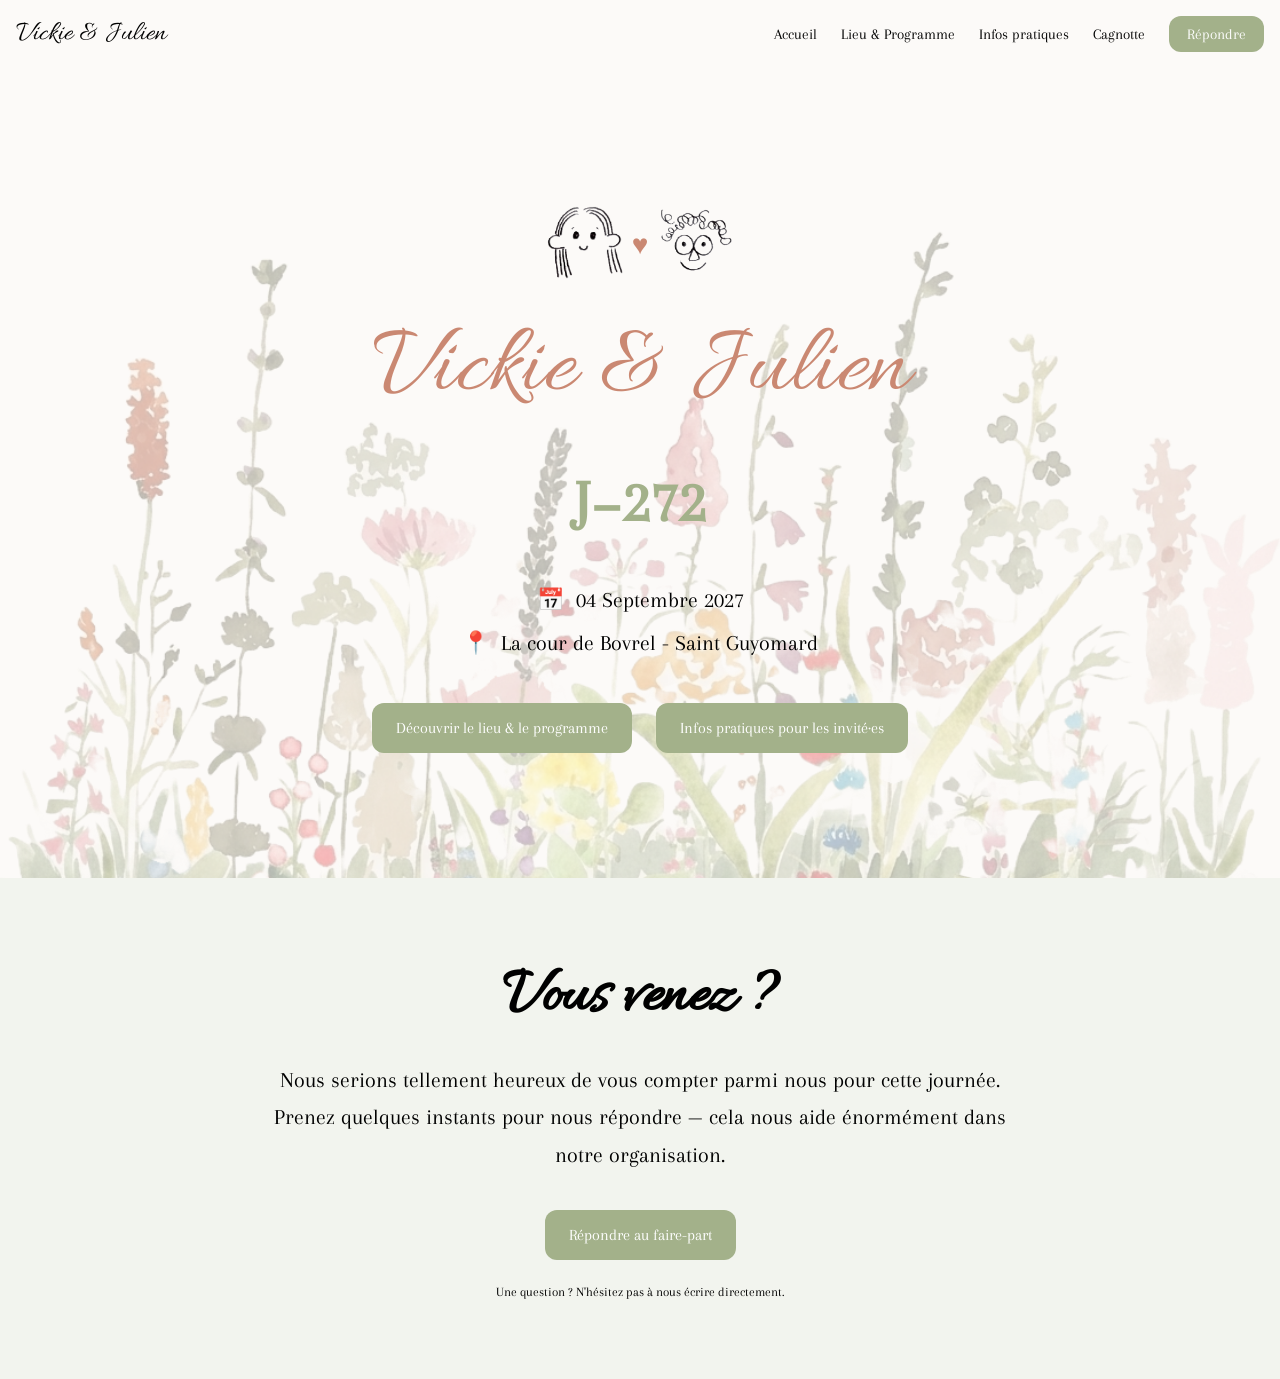
==== index.html @ 563ed44a "Update index.html" ====
<!DOCTYPE html>
<html lang="fr">
<head>
  <meta charset="UTF-8" />
  <meta name="viewport" content="width=device-width, initial-scale=1.0" />

  <title>Vickie & Julien</title>

  <link rel="preconnect" href="https://fonts.googleapis.com">
  <link rel="preconnect" href="https://fonts.gstatic.com" crossorigin>

  <link href="https://fonts.googleapis.com/css2?family=Allura&family=Arapey:wght@400;700&display=swap" rel="stylesheet">

  <link rel="stylesheet" href="style.css">
</head>

<body>

  <!-- HEADER -->
  <header class="navbar">

    <div class="logo">
      Vickie & Julien
    </div>

    <nav class="nav-links">
      <a href="#">Accueil</a>
      <a href="lieu-et-programme.html">Lieu & Programme</a>
      <a href="infos-pratiques.html">Infos pratiques</a>
      <a href="cagnotte.html">Cagnotte</a>

      <a href="rsvp.html" class="btn small">
        Répondre
      </a>
    </nav>

    <button class="burger">
      ☰
    </button>

  </header>

  <!-- HERO -->
  <section class="hero">

    <div class="hero-overlay">

      <div class="hero-logos">

        <img
          src="images/VICKIE_LOGO_1.png"
          alt="Logo Vickie"
        >

        <span class="heart">♥</span>

        <img
          src="images/JULIEN_LOGO_1.png"
          alt="Logo Julien"
        >

      </div>

      <h1>Vickie & Julien</h1>

      <h2 class="subtitle_countdown" id="jours-countdown">J−...</h2>
      <script>
        var j = Math.round((new Date('2027-09-04') - new Date(new Date().setHours(0,0,0,0))) / 86400000);
        document.getElementById('jours-countdown').textContent = 'J−' + j;
      </script>

      <div class="event-info">

        <div class="info-item">
          <span>📅</span>
          <p>04 Septembre 2027</p>
        </div>

        <div class="info-item">
          <span>📍</span>
          <p>La cour de Bovrel - Saint Guyomard</p>
        </div>

      </div>

      <div class="hero-buttons">

        <a href="lieu-et-programme.html" class="btn">
          Découvrir le lieu & le programme
        </a>

        <a href="infos-pratiques.html" class="btn">
          Infos pratiques pour les invité·es
        </a>

      </div>

      <!-- <div class="scroll-down">
        ↓
      </div> -->

    </div>

  </section>

  <!-- RSVP -->
  <section class="rsvp">

    <div class="container">

      <h2>Vous venez ?</h2>

      <p>
        Nous serions tellement heureux de vous compter parmi nous
        pour cette journée. Prenez quelques instants pour nous répondre —
        cela nous aide énormément dans notre organisation.
      </p>

      <a href="rsvp.html" class="btn">
        Répondre au faire-part
      </a>

      <small>
        Une question ? N'hésitez pas à nous écrire directement.
      </small>

    </div>

  </section>

</body>
</html>
---- style.css ----
/* style.css */

:root {

  --background: #fcfaf8;
  --surface: #f8f6f1;

  --primary: #a3b18a;
  --text: #000000;

  --secondary-text: #000000;

  --accent: #ca8872;
  --accent2: #A3B18A;

  --section: #F2F4EE;

}

* {
  margin: 0;
  padding: 0;
  box-sizing: border-box;
}

body {

  font-family: "Arapey", serif;
  background: var(--background);
  color: var(--text);

}

a {
  text-decoration: none;
  color: inherit;
}

/* NAVBAR */

.navbar {

  display: flex;
  justify-content: space-between;
  align-items: center;

  padding: 16px;

  background: var(--background);

  position: sticky;
  top: 0;

  z-index: 100;

}

.logo {

  font-family: "Allura", cursive;
  font-size: 28px;

}

.nav-links {

  display: flex;
  gap: 24px;
  align-items: center;

}

.nav-links a {

  font-size: 15px;

}

.burger {

  display: none;

  background: none;
  border: none;

  font-size: 24px;
  cursor: pointer;

}

/* HERO */

.hero {
  height: 90vh;

  background-image: url("./images/fleurs.png");
  background-size: cover;
  background-position: center;
  background-repeat: no-repeat;

  display: flex;
  align-items: center;
  justify-content: center;

  padding: 64px 16px;
}

.hero-overlay {

  text-align: center;
  max-width: 900px;

}

.hero-logos {

  display: flex;
  align-items: center;
  justify-content: center;

  gap: 1px;

  margin-bottom: 10px;
  /* margin-top: -44px; */


}

.hero-logos img {

  width: 150px;

}
.hero-logos img:first-child {
  margin-right: -30px;
}

.hero-logos img:last-child {
  margin-left: -30px;
}

.heart {

  color: var(--accent);
  font-size: 28px;
  position: relative;
  /* top: -30px; */

}

.hero h1 {

  font-family: "Allura", cursive;
  font-size: 100px;
font-weight: 500;
  color: var(--accent);

  margin-bottom: 24px;

}

.subtitle_countdown {

  max-width: 650px;

  margin: auto;
  margin-bottom: 40px;
color: var(--accent2);
  font-size: 60px;
  line-height: 1.5;

}

.subtitle {

  max-width: 650px;

  margin: auto;
  margin-bottom: 40px;

  font-size: 24px;
  line-height: 1.5;

}

.event-info {

  display: flex;
  flex-direction: column;

  gap: 18px;

  margin-bottom: 48px;

}

.info-item {

  display: flex;
  justify-content: center;
  align-items: center;

  gap: 12px;

  font-size: 22px;

}

.hero-buttons {

  display: flex;
  justify-content: center;
  gap: 24px;

  flex-wrap: wrap;

}

.btn {

  background: var(--primary);

  color: white;

  padding: 16px 24px;

  border-radius: 12px;

  transition: 0.3s;

  display: inline-block;

}

.btn:hover {

  opacity: 0.9;
  transform: translateY(-2px);

}

.small {

  padding: 10px 18px;

}

.scroll-down {

  margin-top: 48px;

  font-size: 28px;

  color: var(--secondary-text);

}

/* RSVP SECTION */

.rsvp {

  background: var(--section);

  padding: 80px 16px;

}

.container {

  max-width: 760px;
  margin: auto;

  text-align: center;

}

.rsvp h2 {

  font-family: "Allura", cursive;

  font-size: 64px;

  margin-bottom: 24px;

}

.rsvp p {

  font-size: 22px;
  line-height: 1.7;

  color: var(--secondary-text);

  margin-bottom: 36px;

}

.rsvp small {

  display: block;

  margin-top: 24px;

  color: var(--secondary-text);

}

/* MOBILE */

@media (max-width: 768px) {

  .nav-links {
    display: none;
  }

  .burger {
    display: block;
  }

  .hero h1 {
    font-size: 52px;
  }

  .subtitle {
    font-size: 20px;
  }

  .info-item {
    font-size: 18px;
  }

  .rsvp h2 {
    font-size: 52px;
  }

  .rsvp p {
    font-size: 18px;
  }

}
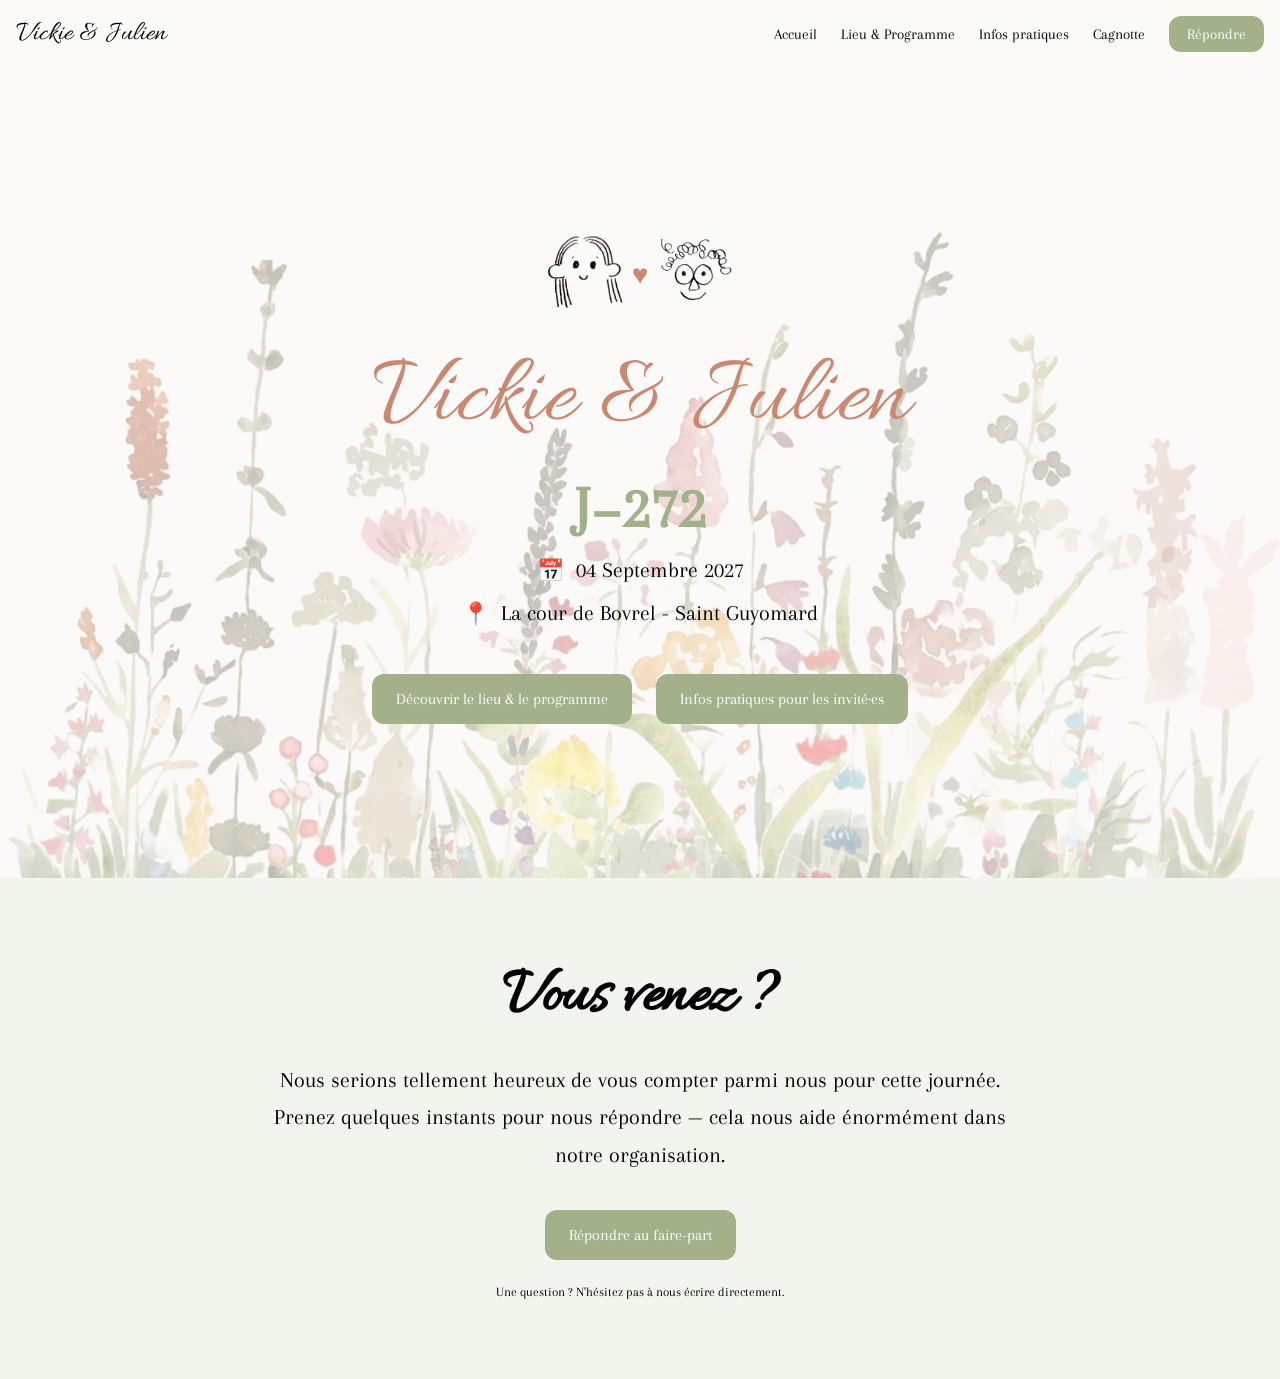
==== commit 7e489074: "Update index.html" ====
--- a/index.html
+++ b/index.html
@@ -12,6 +12,49 @@
   <link href="https://fonts.googleapis.com/css2?family=Allura&family=Arapey:wght@400;700&display=swap" rel="stylesheet">
 
   <link rel="stylesheet" href="style.css">
+
+  <style>
+  .mobile-menu {
+    display: none;
+    position: fixed;
+    inset: 0;
+    background: rgba(252, 250, 248, 0.97);
+    z-index: 200;
+    flex-direction: column;
+    align-items: center;
+    justify-content: center;
+    gap: 32px;
+  }
+
+  .mobile-menu.open {
+    display: flex;
+  }
+
+  .mobile-menu a {
+    font-family: "Arapey", serif;
+    font-size: 26px;
+    color: var(--text);
+    text-decoration: none;
+  }
+
+  .mobile-menu a.btn {
+    font-size: 18px;
+    padding: 14px 32px;
+    margin-top: 8px;
+  }
+
+  .mobile-menu-close {
+    position: absolute;
+    top: 20px;
+    right: 20px;
+    background: none;
+    border: none;
+    font-size: 28px;
+    cursor: pointer;
+    color: var(--secondary-text);
+    padding: 8px;
+  }
+</style>
 </head>
 
 <body>
@@ -127,6 +170,28 @@
     </div>
 
   </section>
+  <div class="mobile-menu" id="mobile-menu">
+  <button class="mobile-menu-close" id="menu-close">✕</button>
+  <a href="index.html">Accueil</a>
+  <a href="lieu-et-programme.html">Lieu & Programme</a>
+  <a href="infos-pratiques.html">Infos pratiques</a>
+  <a href="cagnotte.html">Cagnotte</a>
+  <a href="rsvp.html" class="btn">Répondre</a>
+</div>
+
+<script>
+  const burger = document.querySelector('.burger');
+  const menu = document.getElementById('mobile-menu');
+  const close = document.getElementById('menu-close');
+
+  burger.addEventListener('click', () => menu.classList.add('open'));
+  close.addEventListener('click', () => menu.classList.remove('open'));
+
+  // Ferme aussi en cliquant en dehors des liens
+  menu.addEventListener('click', (e) => {
+    if (e.target === menu) menu.classList.remove('open');
+  });
+</script>
 
 </body>
 </html>
--- a/style.css
+++ b/style.css
@@ -155,28 +155,28 @@
 font-weight: 500;
   color: var(--accent);
 
-  margin-bottom: 24px;
+  margin-bottom: 0px;
 
 }
 
 .subtitle_countdown {
+
+  max-width: 650px;
+
+  margin: auto;
+  margin-bottom: 5px;
+  color: var(--accent2);
+  font-size: 60px;
+  line-height: 1.5;
+
+}
+
+.subtitle {
 
   max-width: 650px;
 
   margin: auto;
   margin-bottom: 40px;
-color: var(--accent2);
-  font-size: 60px;
-  line-height: 1.5;
-
-}
-
-.subtitle {
-
-  max-width: 650px;
-
-  margin: auto;
-  margin-bottom: 40px;
 
   font-size: 24px;
   line-height: 1.5;
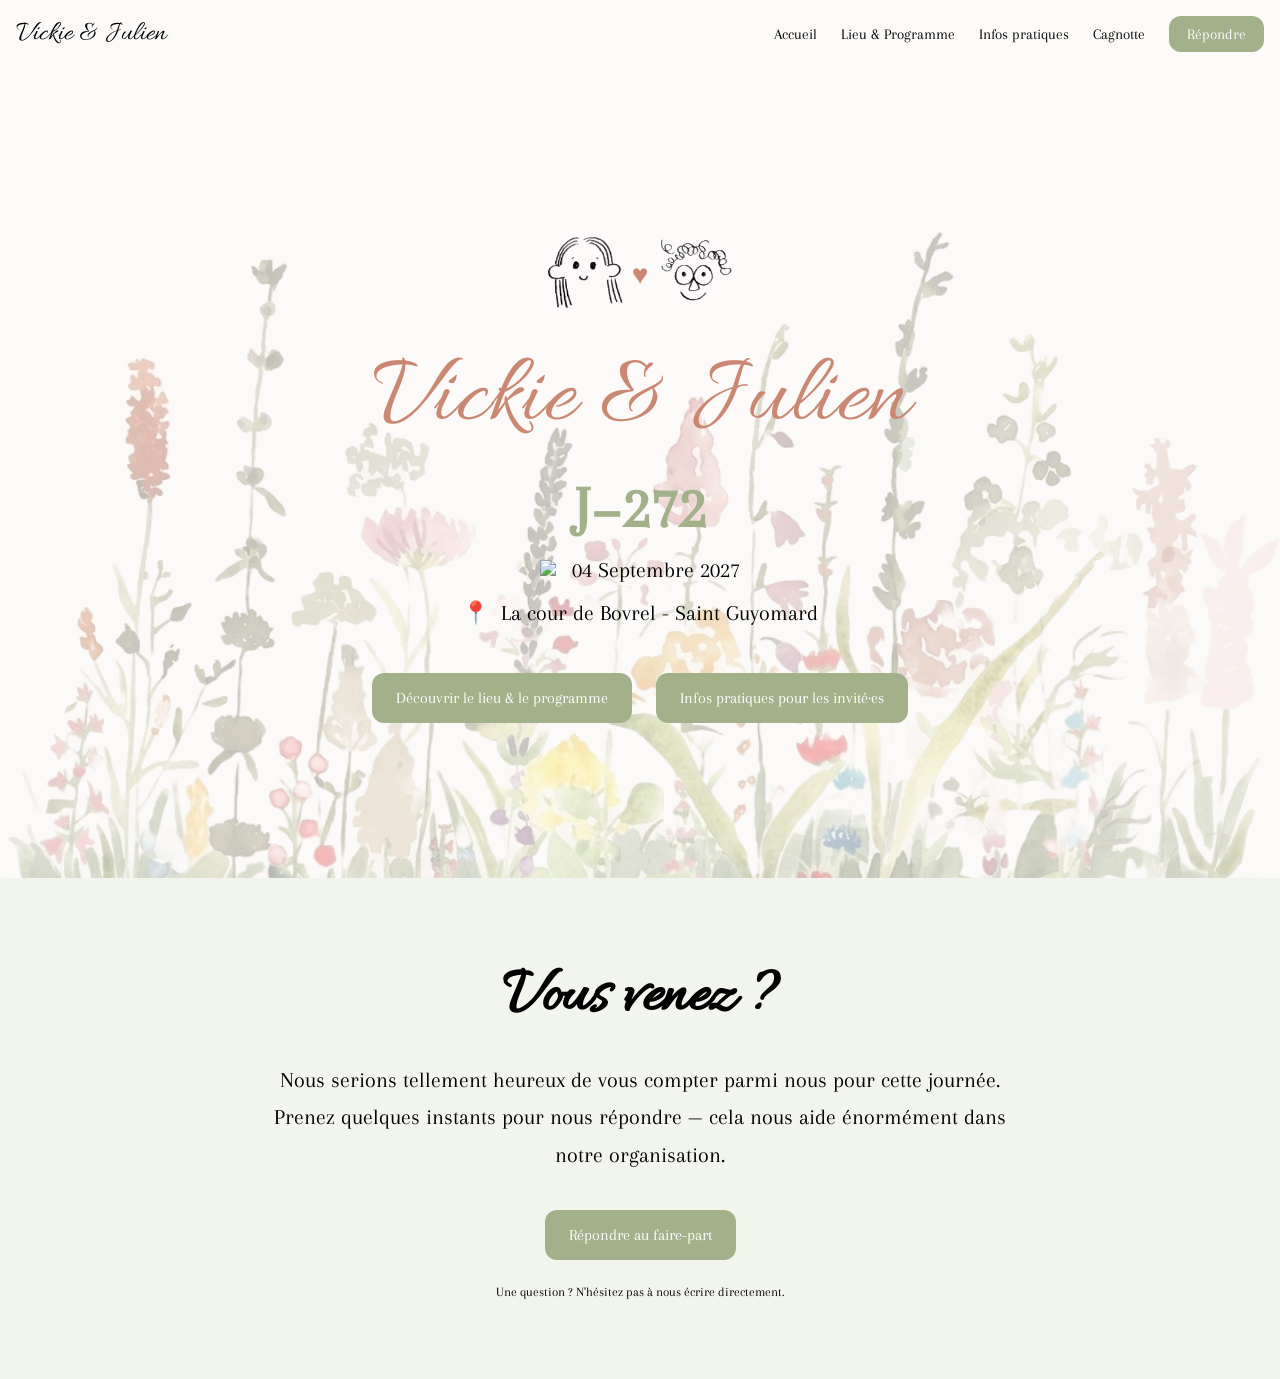
==== commit 743de76d: "Update index.html" ====
--- a/index.html
+++ b/index.html
@@ -115,7 +115,7 @@
       <div class="event-info">
 
         <div class="info-item">
-          <span>📅</span>
+          <img src="./images/calendar.svg" alt="Calendrier" class="icon">
           <p>04 Septembre 2027</p>
         </div>
 
--- a/style.css
+++ b/style.css
@@ -53,6 +53,12 @@
 
   z-index: 100;
 
+}
+
+.icon {
+  width: 20px;
+  height: 20px;
+  vertical-align: middle;
 }
 
 .logo {
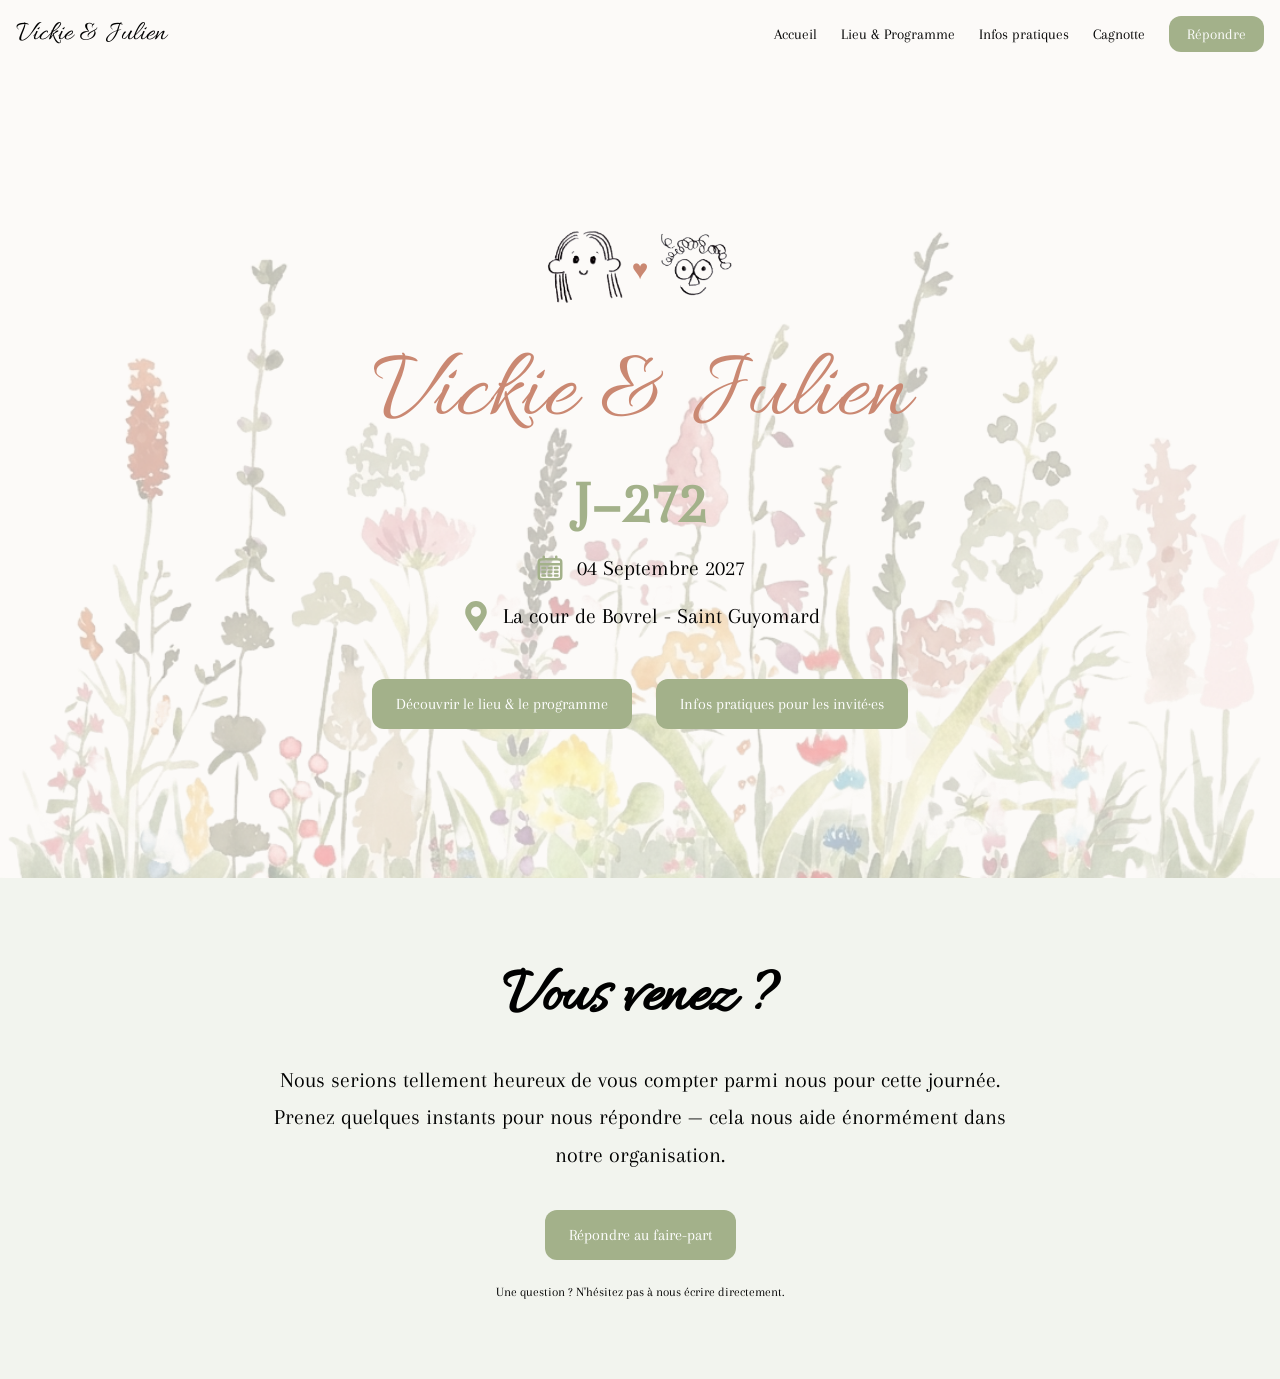
==== commit ebd0fda8: "Update index.html" ====
--- a/index.html
+++ b/index.html
@@ -120,7 +120,7 @@
         </div>
 
         <div class="info-item">
-          <span>📍</span>
+          <img src="./images/icone_maps.svg" alt="Maps" class="icon">
           <p>La cour de Bovrel - Saint Guyomard</p>
         </div>
 
--- a/style.css
+++ b/style.css
@@ -56,8 +56,8 @@
 }
 
 .icon {
-  width: 20px;
-  height: 20px;
+  width: 30px;
+  height: 30px;
   vertical-align: middle;
 }
 
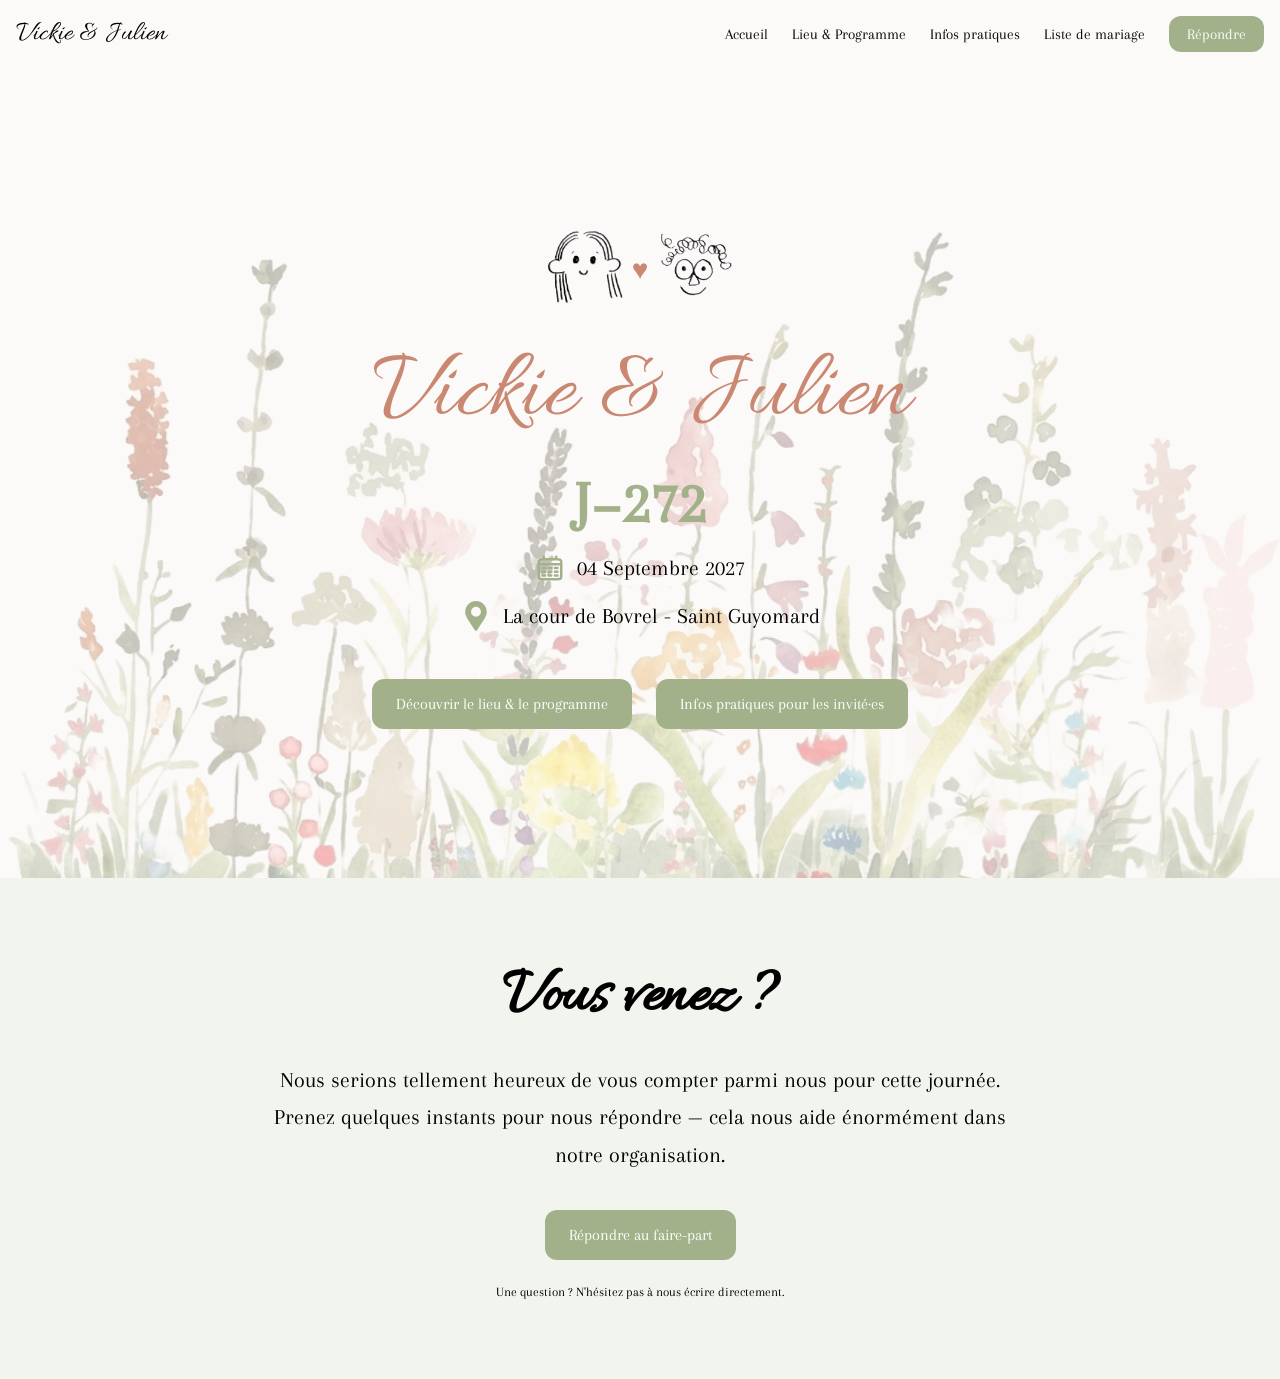
==== commit 7a5ffe51: "Update index.html" ====
--- a/index.html
+++ b/index.html
@@ -3,7 +3,7 @@
 <head>
   <meta charset="UTF-8" />
   <meta name="viewport" content="width=device-width, initial-scale=1.0" />
-
+  <link rel="icon" type="image/png" href="./images/FLEURS_WITH_BG.png">
   <title>Vickie & Julien</title>
 
   <link rel="preconnect" href="https://fonts.googleapis.com">
@@ -70,7 +70,7 @@
       <a href="#">Accueil</a>
       <a href="lieu-et-programme.html">Lieu & Programme</a>
       <a href="infos-pratiques.html">Infos pratiques</a>
-      <a href="cagnotte.html">Cagnotte</a>
+      <a href="cagnotte.html">Liste de mariage</a>
 
       <a href="rsvp.html" class="btn small">
         Répondre
